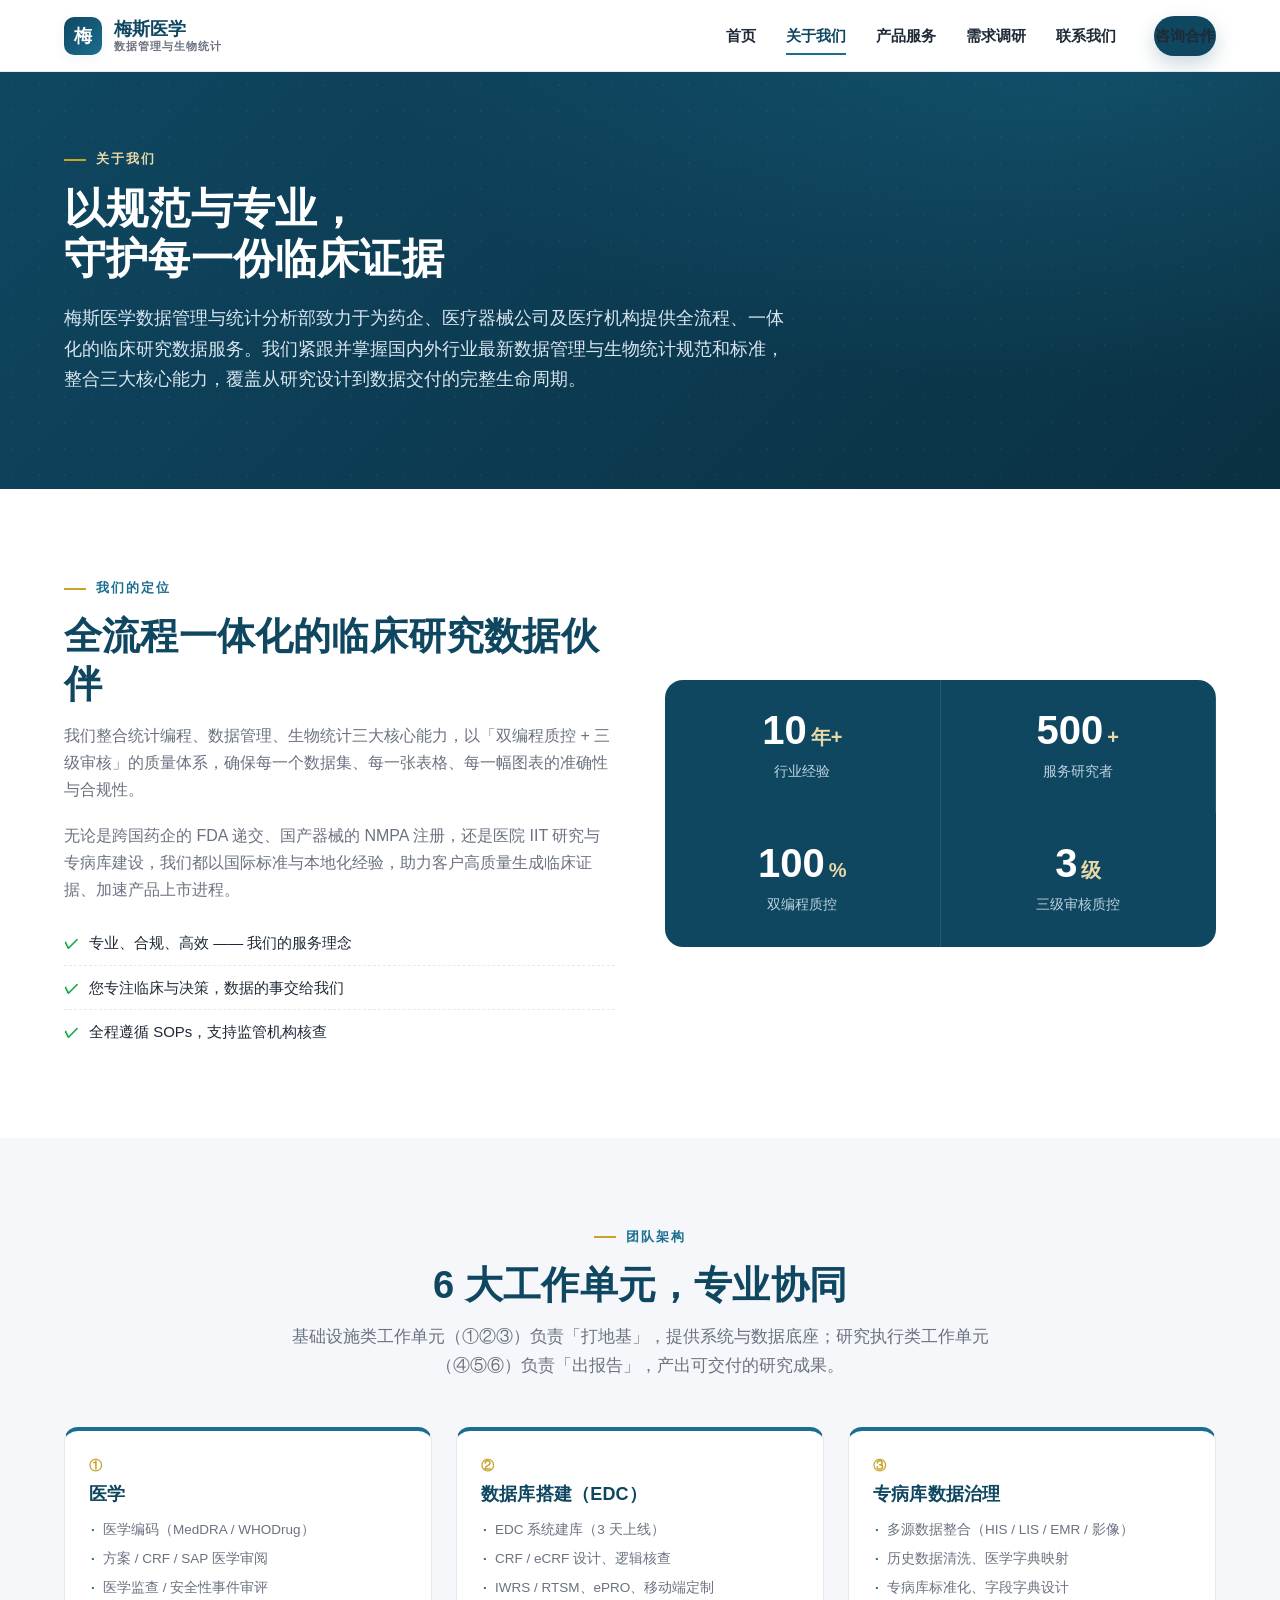
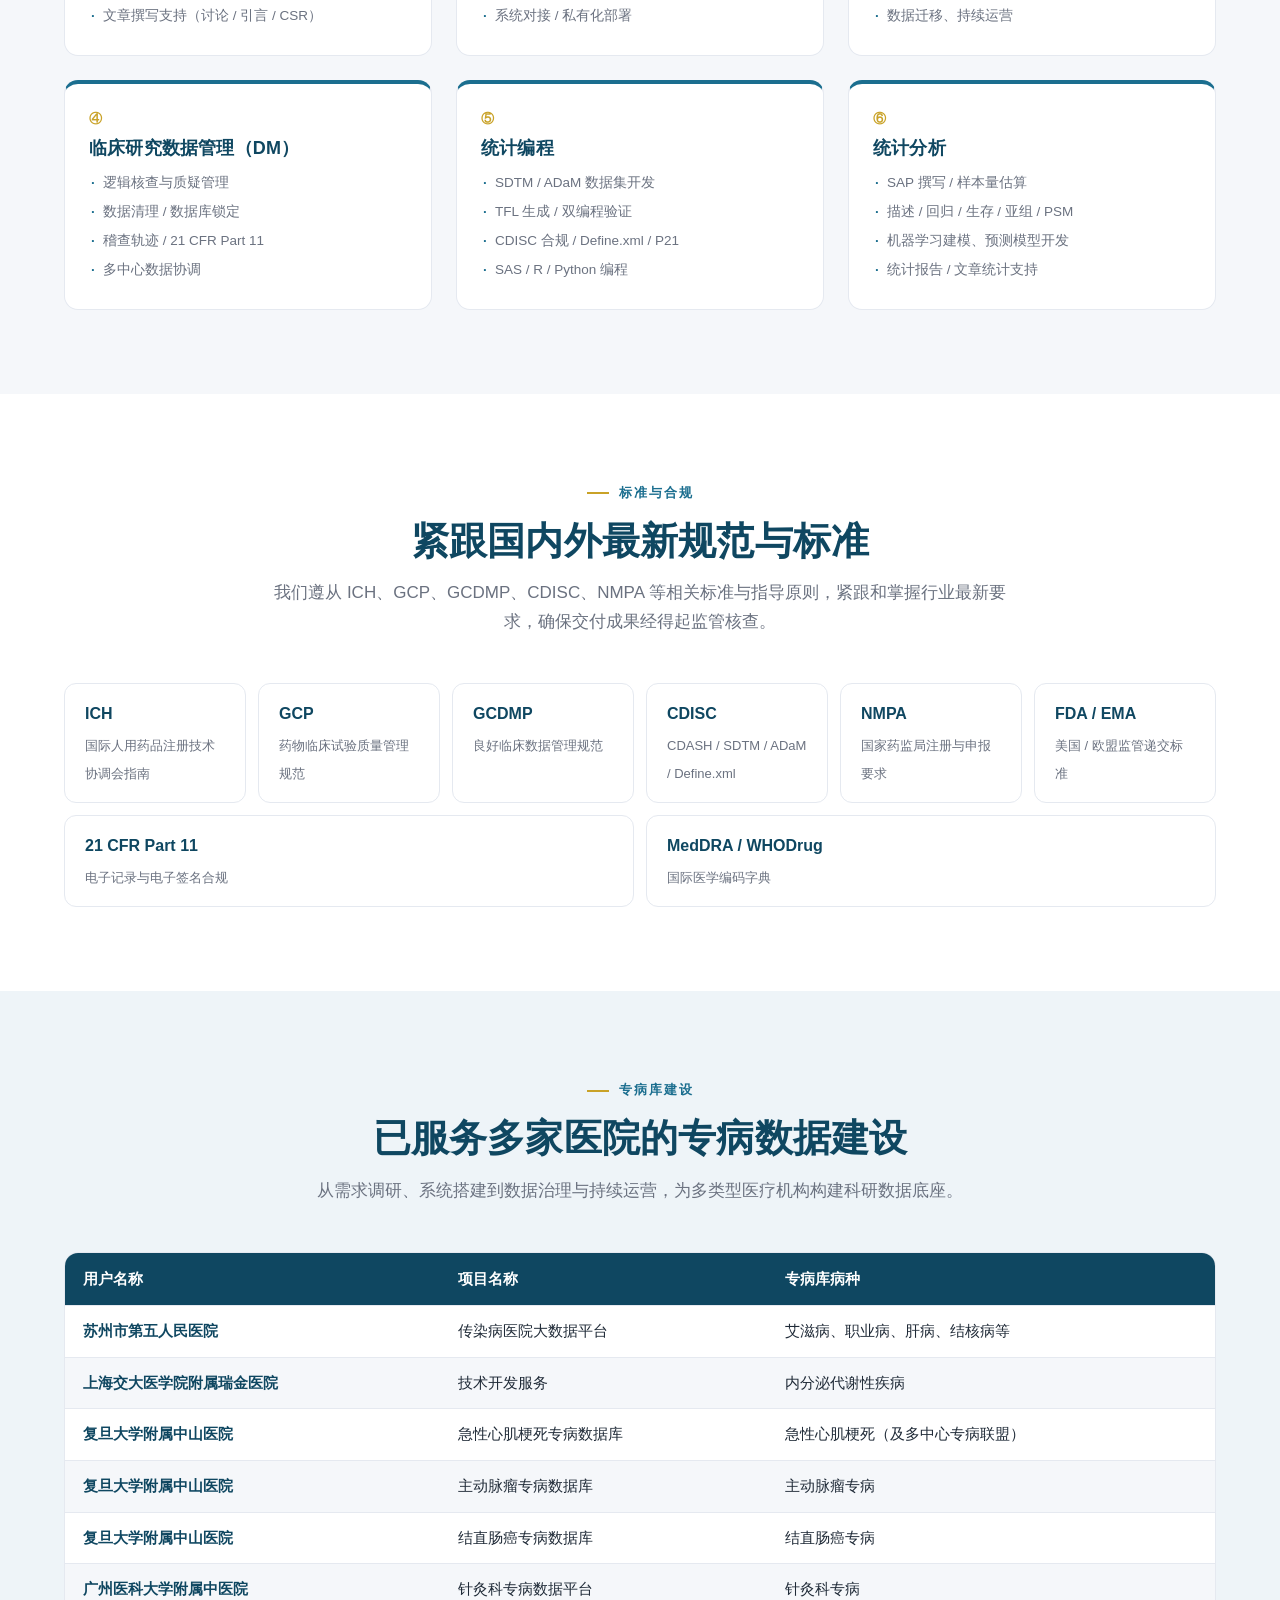
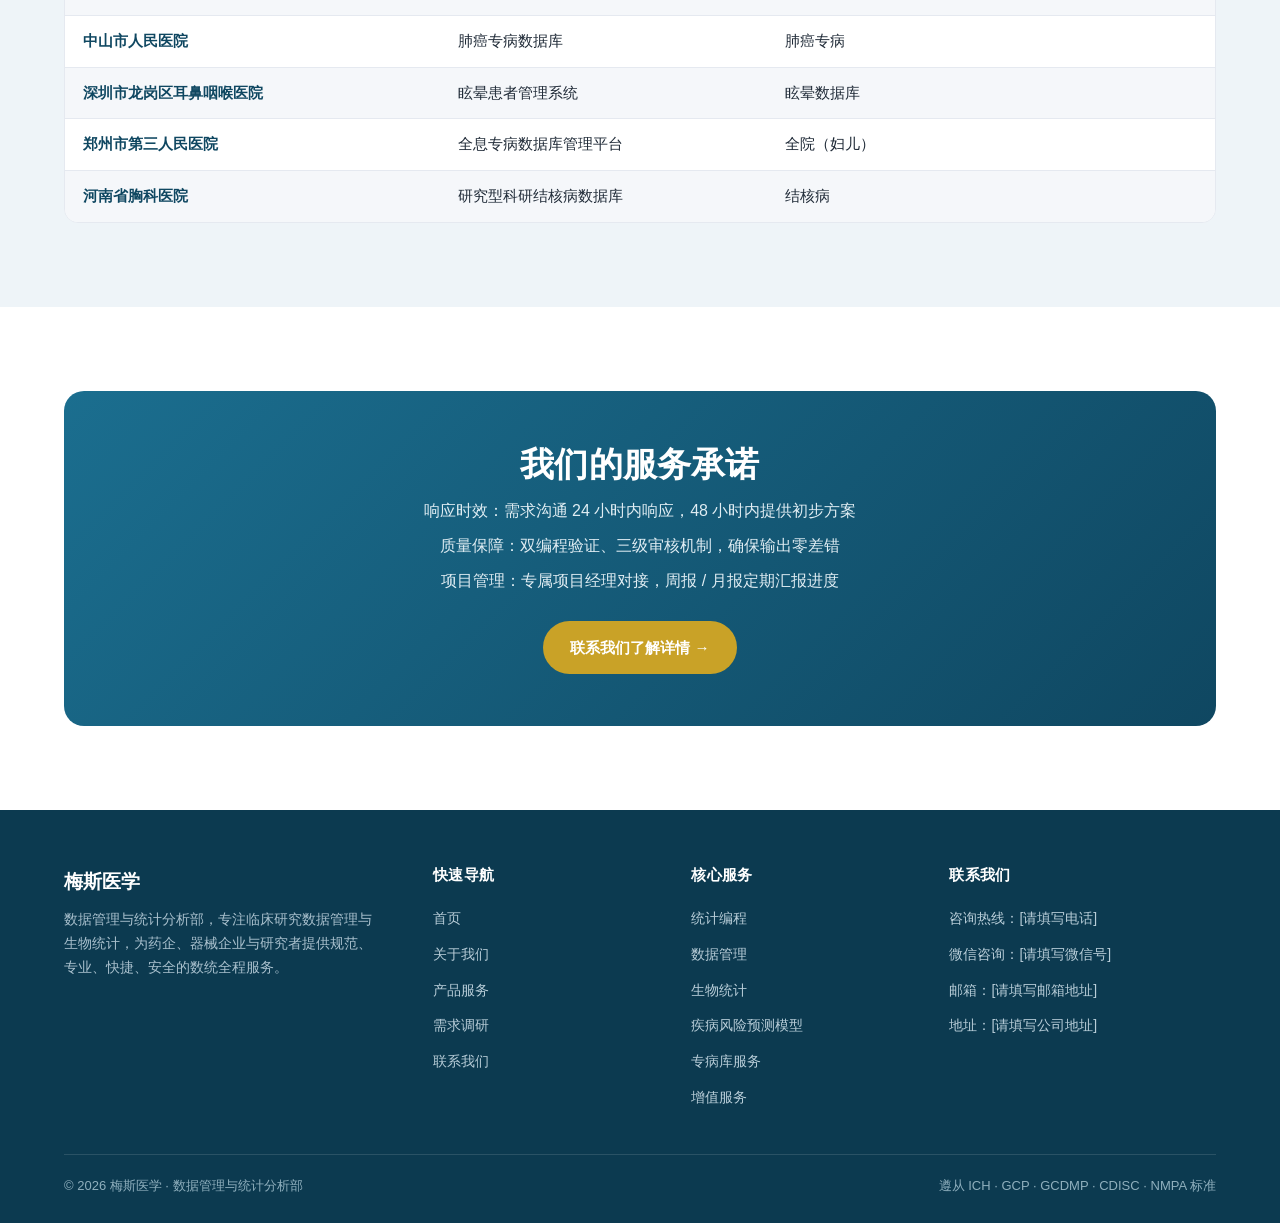
==== about.html @ 93a15609 "baseline: 梅斯医学企业官网（首页/关于我们/产品服务/联系我们/需求调研/专病库服务）" ====
<!DOCTYPE html>
<html lang="zh-CN">
<head>
<meta charset="UTF-8">
<meta name="viewport" content="width=device-width, initial-scale=1.0">
<title>关于我们 | 梅斯医学 · 数据管理与生物统计</title>
<meta name="description" content="梅斯医学数据管理与统计分析部：25 人专业团队，6 大工作单元，严格遵循 ICH、GCP、GCDMP、CDISC、NMPA 等国内外标准，提供全流程临床研究数据服务。">
<link rel="stylesheet" href="assets/css/style.css">
</head>
<body>

<!-- ===== Header ===== -->
<header class="site-header">
  <div class="container nav">
    <a class="brand" href="index.html">
      <span class="mark">梅</span>
      <span class="name">梅斯医学<small>数据管理与生物统计</small></span>
    </a>
    <nav class="nav-links" id="navLinks">
      <a href="index.html">首页</a>
      <a href="about.html" class="active">关于我们</a>
      <a href="services.html">产品服务</a>
      <a href="assessment.html">需求调研</a>
      <a href="contact.html">联系我们</a>
      <a class="btn btn-primary nav-cta" href="contact.html">咨询合作</a>
    </nav>
    <button class="hamburger" id="hamburger" aria-label="菜单"><span></span><span></span><span></span></button>
  </div>
</header>

<!-- ===== 子页 Hero ===== -->
<section class="hero" style="padding:72px 0 64px">
  <div class="container">
    <span class="eyebrow" style="color:var(--gold-soft)">关于我们</span>
    <h1 style="font-size:clamp(28px,3.6vw,42px)">以规范与专业，<br>守护每一份临床证据</h1>
    <p class="lead" style="max-width:720px">梅斯医学数据管理与统计分析部致力于为药企、医疗器械公司及医疗机构提供全流程、一体化的临床研究数据服务。我们紧跟并掌握国内外行业最新数据管理与生物统计规范和标准，整合三大核心能力，覆盖从研究设计到数据交付的完整生命周期。</p>
  </div>
</section>

<!-- ===== 公司介绍 ===== -->
<section>
  <div class="container">
    <div class="grid grid-2" style="align-items:center;gap:50px">
      <div class="reveal">
        <span class="eyebrow">我们的定位</span>
        <h2 class="section-title">全流程一体化的临床研究数据伙伴</h2>
        <p class="muted" style="font-size:16px;margin-bottom:18px">我们整合统计编程、数据管理、生物统计三大核心能力，以「双编程质控 + 三级审核」的质量体系，确保每一个数据集、每一张表格、每一幅图表的准确性与合规性。</p>
        <p class="muted" style="font-size:16px;margin-bottom:18px">无论是跨国药企的 FDA 递交、国产器械的 NMPA 注册，还是医院 IIT 研究与专病库建设，我们都以国际标准与本地化经验，助力客户高质量生成临床证据、加速产品上市进程。</p>
        <ul class="checklist">
          <li><span class="tick">✓</span> 专业、合规、高效 —— 我们的服务理念</li>
          <li><span class="tick">✓</span> 您专注临床与决策，数据的事交给我们</li>
          <li><span class="tick">✓</span> 全程遵循 SOPs，支持监管机构核查</li>
        </ul>
      </div>
      <div class="reveal">
        <div class="stats" style="grid-template-columns:1fr 1fr;background:var(--navy);border-radius:18px;overflow:hidden">
          <div class="stat"><div class="num" data-count="10">0<span class="u">年+</span></div><div class="label">行业经验</div></div>
          <div class="stat"><div class="num" data-count="500">0<span class="u">+</span></div><div class="label">服务研究者</div></div>
          <div class="stat"><div class="num" data-count="100">0<span class="u">%</span></div><div class="label">双编程质控</div></div>
          <div class="stat"><div class="num" data-count="3">0<span class="u">级</span></div><div class="label">三级审核质控</div></div>
        </div>
      </div>
    </div>
  </div>
</section>

<!-- ===== 团队架构 / 工作单元 ===== -->
<section class="section-soft">
  <div class="container">
    <div class="section-head center reveal">
      <span class="eyebrow">团队架构</span>
      <h2 class="section-title">6 大工作单元，专业协同</h2>
      <p class="section-lead">基础设施类工作单元（①②③）负责「打地基」，提供系统与数据底座；研究执行类工作单元（④⑤⑥）负责「出报告」，产出可交付的研究成果。</p>
    </div>
    <div class="grid grid-3">
      <div class="unit-card reveal"><div class="no">①</div><h3>医学</h3>
        <ul><li>医学编码（MedDRA / WHODrug）</li><li>方案 / CRF / SAP 医学审阅</li><li>医学监查 / 安全性事件审评</li><li>文章撰写支持（讨论 / 引言 / CSR）</li></ul></div>
      <div class="unit-card reveal"><div class="no">②</div><h3>数据库搭建（EDC）</h3>
        <ul><li>EDC 系统建库（3 天上线）</li><li>CRF / eCRF 设计、逻辑核查</li><li>IWRS / RTSM、ePRO、移动端定制</li><li>系统对接 / 私有化部署</li></ul></div>
      <div class="unit-card reveal"><div class="no">③</div><h3>专病库数据治理</h3>
        <ul><li>多源数据整合（HIS / LIS / EMR / 影像）</li><li>历史数据清洗、医学字典映射</li><li>专病库标准化、字段字典设计</li><li>数据迁移、持续运营</li></ul></div>
      <div class="unit-card reveal"><div class="no">④</div><h3>临床研究数据管理（DM）</h3>
        <ul><li>逻辑核查与质疑管理</li><li>数据清理 / 数据库锁定</li><li>稽查轨迹 / 21 CFR Part 11</li><li>多中心数据协调</li></ul></div>
      <div class="unit-card reveal"><div class="no">⑤</div><h3>统计编程</h3>
        <ul><li>SDTM / ADaM 数据集开发</li><li>TFL 生成 / 双编程验证</li><li>CDISC 合规 / Define.xml / P21</li><li>SAS / R / Python 编程</li></ul></div>
      <div class="unit-card reveal"><div class="no">⑥</div><h3>统计分析</h3>
        <ul><li>SAP 撰写 / 样本量估算</li><li>描述 / 回归 / 生存 / 亚组 / PSM</li><li>机器学习建模、预测模型开发</li><li>统计报告 / 文章统计支持</li></ul></div>
    </div>
  </div>
</section>

<!-- ===== 标准与合规 ===== -->
<section>
  <div class="container">
    <div class="section-head center reveal">
      <span class="eyebrow">标准与合规</span>
      <h2 class="section-title">紧跟国内外最新规范与标准</h2>
      <p class="section-lead">我们遵从 ICH、GCP、GCDMP、CDISC、NMPA 等相关标准与指导原则，紧跟和掌握行业最新要求，确保交付成果经得起监管核查。</p>
    </div>
    <div class="standard-tags reveal">
      <div class="st"><b>ICH</b><span>国际人用药品注册技术协调会指南</span></div>
      <div class="st"><b>GCP</b><span>药物临床试验质量管理规范</span></div>
      <div class="st"><b>GCDMP</b><span>良好临床数据管理规范</span></div>
      <div class="st"><b>CDISC</b><span>CDASH / SDTM / ADaM / Define.xml</span></div>
      <div class="st"><b>NMPA</b><span>国家药监局注册与申报要求</span></div>
      <div class="st"><b>FDA / EMA</b><span>美国 / 欧盟监管递交标准</span></div>
      <div class="st"><b>21 CFR Part 11</b><span>电子记录与电子签名合规</span></div>
      <div class="st"><b>MedDRA / WHODrug</b><span>国际医学编码字典</span></div>
    </div>
  </div>
</section>

<!-- ===== 专病库建设案例 ===== -->
<section class="section-tint">
  <div class="container">
    <div class="section-head center reveal">
      <span class="eyebrow">专病库建设</span>
      <h2 class="section-title">已服务多家医院的专病数据建设</h2>
      <p class="section-lead">从需求调研、系统搭建到数据治理与持续运营，为多类型医疗机构构建科研数据底座。</p>
    </div>
    <div class="table-wrap reveal">
      <table class="case-tbl">
        <thead><tr><th>用户名称</th><th>项目名称</th><th>专病库病种</th></tr></thead>
        <tbody>
          <tr><td>苏州市第五人民医院</td><td>传染病医院大数据平台</td><td>艾滋病、职业病、肝病、结核病等</td></tr>
          <tr><td>上海交大医学院附属瑞金医院</td><td>技术开发服务</td><td>内分泌代谢性疾病</td></tr>
          <tr><td>复旦大学附属中山医院</td><td>急性心肌梗死专病数据库</td><td>急性心肌梗死（及多中心专病联盟）</td></tr>
          <tr><td>复旦大学附属中山医院</td><td>主动脉瘤专病数据库</td><td>主动脉瘤专病</td></tr>
          <tr><td>复旦大学附属中山医院</td><td>结直肠癌专病数据库</td><td>结直肠癌专病</td></tr>
          <tr><td>广州医科大学附属中医院</td><td>针灸科专病数据平台</td><td>针灸科专病</td></tr>
          <tr><td>中山市人民医院</td><td>肺癌专病数据库</td><td>肺癌专病</td></tr>
          <tr><td>深圳市龙岗区耳鼻咽喉医院</td><td>眩晕患者管理系统</td><td>眩晕数据库</td></tr>
          <tr><td>郑州市第三人民医院</td><td>全息专病数据库管理平台</td><td>全院（妇儿）</td></tr>
          <tr><td>河南省胸科医院</td><td>研究型科研结核病数据库</td><td>结核病</td></tr>
        </tbody>
      </table>
    </div>
  </div>
</section>

<!-- ===== 服务承诺 ===== -->
<section>
  <div class="container">
    <div class="cta-band reveal">
      <h2>我们的服务承诺</h2>
      <p style="margin-bottom:8px">响应时效：需求沟通 24 小时内响应，48 小时内提供初步方案</p>
      <p style="margin-bottom:8px">质量保障：双编程验证、三级审核机制，确保输出零差错</p>
      <p style="margin-bottom:26px">项目管理：专属项目经理对接，周报 / 月报定期汇报进度</p>
      <a class="btn btn-gold" href="contact.html">联系我们了解详情 →</a>
    </div>
  </div>
</section>

<!-- ===== Footer ===== -->
<footer class="site-footer">
  <div class="container">
    <div class="footer-grid">
      <div class="footer-brand">
        <div class="name">梅斯医学</div>
        <p>数据管理与统计分析部，专注临床研究数据管理与生物统计，为药企、器械企业与研究者提供规范、专业、快捷、安全的数统全程服务。</p>
      </div>
      <div class="footer-links">
        <h4>快速导航</h4>
        <a href="index.html">首页</a>
        <a href="about.html">关于我们</a>
        <a href="services.html">产品服务</a>
        <a href="assessment.html">需求调研</a>
        <a href="contact.html">联系我们</a>
      </div>
      <div class="footer-links">
        <h4>核心服务</h4>
        <a href="services.html#programming">统计编程</a>
        <a href="services.html#dm">数据管理</a>
        <a href="services.html#biostat">生物统计</a>
        <a href="services.html#predict">疾病风险预测模型</a>
        <a href="services.html#specialty">专病库服务</a>
        <a href="services.html#value">增值服务</a>
      </div>
      <div>
        <h4>联系我们</h4>
        <ul class="footer-contact">
          <li>咨询热线：[请填写电话]</li>
          <li>微信咨询：[请填写微信号]</li>
          <li>邮箱：[请填写邮箱地址]</li>
          <li>地址：[请填写公司地址]</li>
        </ul>
      </div>
    </div>
    <div class="footer-bottom">
      <span>© 2026 梅斯医学 · 数据管理与统计分析部</span>
      <span>遵从 ICH · GCP · GCDMP · CDISC · NMPA 标准</span>
    </div>
  </div>
</footer>

<script src="assets/js/main.js"></script>
</body>
</html>
---- assets/css/style.css ----
/* =========================================================
   梅斯医学 · 数据管理与生物统计 官网
   设计系统 / 共享样式  ·  简约大气
   品牌色：梅斯蓝 #0F4761  #1B6E8F  + 金 #C9A227
   ========================================================= */

:root {
  --navy:        #0F4761;   /* 品牌主色 */
  --navy-700:    #0c3a50;
  --teal:        #1B6E8F;   /* 品牌辅助 */
  --teal-600:    #2a86a8;
  --gold:        #C9A227;   /* 点缀金 */
  --gold-soft:   #E7D9A8;
  --ink:         #1F2A37;   /* 正文 */
  --muted:       #6B7280;   /* 次要文字 */
  --line:        #E5E9F0;   /* 描边 */
  --bg:          #FFFFFF;
  --bg-soft:     #F5F7FA;   /* 浅灰底 */
  --bg-tint:     #EEF4F8;   /* 蓝调浅底 */
  --ok:          #16A34A;
  --radius:      14px;
  --radius-sm:   10px;
  --shadow:      0 10px 30px rgba(15,71,97,.08);
  --shadow-sm:   0 4px 14px rgba(15,71,97,.06);
  --maxw:        1200px;
  --header-h:    72px;
  --font: "PingFang SC","Microsoft YaHei","Hiragino Sans GB","Helvetica Neue",Arial,"Noto Sans SC",sans-serif;
}

* { box-sizing: border-box; margin: 0; padding: 0; }

html { scroll-behavior: smooth; scroll-padding-top: var(--header-h); }

body {
  font-family: var(--font);
  color: var(--ink);
  background: var(--bg);
  line-height: 1.7;
  -webkit-font-smoothing: antialiased;
  text-rendering: optimizeLegibility;
}

a { color: inherit; text-decoration: none; }
img { max-width: 100%; display: block; }
ul { list-style: none; }

.container { width: 100%; max-width: var(--maxw); margin: 0 auto; padding: 0 24px; }
.container-wide { max-width: 1320px; }

/* ---------- 文本与排版 ---------- */
h1,h2,h3,h4 { color: var(--navy); font-weight: 700; line-height: 1.25; letter-spacing: .2px; }
.eyebrow {
  display: inline-block; font-size: 13px; font-weight: 700; letter-spacing: 2px;
  color: var(--teal); text-transform: uppercase; margin-bottom: 14px;
}
.eyebrow::before { content: ""; display: inline-block; width: 22px; height: 2px; background: var(--gold); margin-right: 10px; vertical-align: middle; }
.muted { color: var(--muted); }
.section-title { font-size: clamp(26px, 3.4vw, 38px); margin-bottom: 14px; }
.section-lead { font-size: 17px; color: var(--muted); max-width: 760px; }
.center { text-align: center; }
.center .section-lead { margin-left: auto; margin-right: auto; }

/* ---------- 按钮 ---------- */
.btn {
  display: inline-flex; align-items: center; gap: 8px;
  padding: 13px 26px; border-radius: 999px; font-size: 15px; font-weight: 600;
  cursor: pointer; border: 1.5px solid transparent; transition: all .22s ease; white-space: nowrap;
}
.btn-primary { background: var(--navy); color: #fff; box-shadow: 0 8px 20px rgba(15,71,97,.22); }
.btn-primary:hover { background: var(--navy-700); transform: translateY(-2px); box-shadow: 0 12px 26px rgba(15,71,97,.28); }
.btn-outline { border-color: rgba(255,255,255,.55); color: #fff; }
.btn-outline:hover { background: rgba(255,255,255,.12); border-color: #fff; }
.btn-ghost { border-color: var(--line); color: var(--navy); background: #fff; }
.btn-ghost:hover { border-color: var(--teal); color: var(--teal); }
.btn-gold { background: var(--gold); color: #fff; }
.btn-gold:hover { background: #b8921f; transform: translateY(-2px); }

/* ---------- Header / Nav ---------- */
.site-header {
  position: sticky; top: 0; z-index: 100; height: var(--header-h);
  background: rgba(255,255,255,.86); backdrop-filter: saturate(180%) blur(14px);
  border-bottom: 1px solid var(--line);
}
.nav { display: flex; align-items: center; justify-content: space-between; height: var(--header-h); }
.brand { display: flex; align-items: center; gap: 12px; font-weight: 800; }
.brand .mark {
  width: 38px; height: 38px; border-radius: 10px; background: linear-gradient(135deg, var(--navy), var(--teal));
  display: grid; place-items: center; color: #fff; font-size: 18px; font-weight: 800; box-shadow: var(--shadow-sm);
}
.brand .name { font-size: 18px; color: var(--navy); line-height: 1.1; }
.brand .name small { display: block; font-size: 11px; color: var(--muted); font-weight: 600; letter-spacing: 1px; }

.nav-links { display: flex; align-items: center; gap: 30px; }
.nav-links a { font-size: 15px; font-weight: 600; color: var(--ink); position: relative; padding: 6px 0; }
.nav-links a::after { content: ""; position: absolute; left: 0; bottom: 0; height: 2px; width: 0; background: var(--teal); transition: width .25s ease; }
.nav-links a:hover::after, .nav-links a.active::after { width: 100%; }
.nav-links a.active { color: var(--navy); }
.nav-cta { margin-left: 8px; }

.hamburger { display: none; flex-direction: column; gap: 5px; background: none; border: 0; cursor: pointer; padding: 8px; }
.hamburger span { width: 24px; height: 2px; background: var(--navy); border-radius: 2px; transition: .3s; }
.hamburger.open span:nth-child(1){ transform: translateY(7px) rotate(45deg); }
.hamburger.open span:nth-child(2){ opacity: 0; }
.hamburger.open span:nth-child(3){ transform: translateY(-7px) rotate(-45deg); }

/* ---------- 通用 Section ---------- */
section { padding: 84px 0; }
.section-soft { background: var(--bg-soft); }
.section-tint { background: var(--bg-tint); }
.section-head { margin-bottom: 46px; }

/* ---------- Hero ---------- */
.hero {
  position: relative; overflow: hidden;
  background:
    radial-gradient(1200px 600px at 85% -10%, rgba(27,110,143,.45), transparent 60%),
    linear-gradient(135deg, var(--navy) 0%, var(--navy-700) 55%, #0a3142 100%);
  color: #fff; padding: 104px 0 96px;
}
.hero::after {
  content: ""; position: absolute; inset: 0;
  background-image: radial-gradient(rgba(255,255,255,.07) 1px, transparent 1px);
  background-size: 26px 26px; opacity: .5; pointer-events: none;
}
.hero .container { position: relative; z-index: 2; }
.hero-grid { display: grid; grid-template-columns: 1.15fr .85fr; gap: 50px; align-items: center; }
.hero h1 { color: #fff; font-size: clamp(30px, 4.4vw, 50px); line-height: 1.18; margin-bottom: 20px; }
.hero h1 .hl { color: var(--gold-soft); }
.hero p.lead { font-size: 18px; color: #d7e6ef; max-width: 620px; margin-bottom: 30px; }
.hero .standards { display: flex; flex-wrap: wrap; gap: 10px; margin-bottom: 34px; }
.hero .standards span {
  font-size: 13px; font-weight: 600; padding: 6px 14px; border-radius: 999px;
  background: rgba(255,255,255,.10); border: 1px solid rgba(255,255,255,.18); color: #eaf3f8;
}
.hero-actions { display: flex; gap: 14px; flex-wrap: wrap; }

.hero-card {
  background: rgba(255,255,255,.07); border: 1px solid rgba(255,255,255,.16);
  border-radius: 18px; padding: 30px; backdrop-filter: blur(6px);
}
.hero-card h3 { color: #fff; font-size: 18px; margin-bottom: 18px; }
.hero-card ul li { font-size: 14.5px; color: #dceaf1; padding: 9px 0 9px 26px; position: relative; border-top: 1px solid rgba(255,255,255,.08); }
.hero-card ul li:first-child { border-top: 0; }
.hero-card ul li::before { content: "✓"; position: absolute; left: 0; top: 9px; color: var(--gold-soft); font-weight: 800; }

/* Hero 数据条 */
.stats-band { background: var(--navy-700); border-top: 1px solid rgba(255,255,255,.08); }
.stats { display: grid; grid-template-columns: repeat(4,1fr); }
.stat { padding: 30px 24px; text-align: center; border-right: 1px solid rgba(255,255,255,.10); }
.stat:last-child { border-right: 0; }
.stat .num { font-size: 40px; font-weight: 800; color: #fff; line-height: 1; }
.stat .num .u { font-size: 20px; color: var(--gold-soft); margin-left: 4px; }
.stat .label { font-size: 14px; color: #bcd2dd; margin-top: 10px; }

/* ---------- 卡片网格 ---------- */
.grid { display: grid; gap: 24px; }
.grid-3 { grid-template-columns: repeat(3, 1fr); }
.grid-2 { grid-template-columns: repeat(2, 1fr); }
.grid-4 { grid-template-columns: repeat(4, 1fr); }

.card {
  background: #fff; border: 1px solid var(--line); border-radius: var(--radius);
  padding: 30px; transition: transform .25s ease, box-shadow .25s ease, border-color .25s ease;
}
.card:hover { transform: translateY(-5px); box-shadow: var(--shadow); border-color: transparent; }

.svc-card .ic {
  width: 52px; height: 52px; border-radius: 13px; display: grid; place-items: center;
  background: var(--bg-tint); color: var(--teal); font-size: 24px; margin-bottom: 18px;
}
.svc-card h3 { font-size: 20px; margin-bottom: 10px; }
.svc-card p { color: var(--muted); font-size: 15px; }
.svc-card .more { display: inline-block; margin-top: 16px; color: var(--teal); font-weight: 700; font-size: 14px; }
.svc-card .more:hover { color: var(--navy); }

/* 优势 */
.adv { text-align: left; }
.adv .ic { background: linear-gradient(135deg, var(--navy), var(--teal)); color: #fff; }
.adv h3 { font-size: 18px; margin: 0 0 8px; }
.adv p { font-size: 14.5px; }

/* 客户群 */
.client-card { border-radius: var(--radius); padding: 26px; background: #fff; border: 1px solid var(--line); }
.client-card .tag { display: inline-block; font-size: 12px; font-weight: 700; color: var(--gold); letter-spacing: 1px; margin-bottom: 8px; }
.client-card h3 { font-size: 19px; margin-bottom: 10px; }
.client-card ul li { font-size: 14px; color: var(--muted); padding: 4px 0 4px 18px; position: relative; }
.client-card ul li::before { content: ""; position: absolute; left: 0; top: 12px; width: 6px; height: 6px; border-radius: 50%; background: var(--teal); }

/* ---------- 服务流程 时间轴 ---------- */
.process { position: relative; }
.process-step { display: flex; gap: 22px; padding: 18px 0; position: relative; }
.process-step .dot {
  flex: 0 0 44px; width: 44px; height: 44px; border-radius: 50%; background: var(--navy); color: #fff;
  display: grid; place-items: center; font-weight: 800; z-index: 2; box-shadow: 0 0 0 6px var(--bg-soft);
}
.section-soft .process-step .dot { box-shadow: 0 0 0 6px var(--bg-soft); }
.process-step:not(:last-child)::before {
  content: ""; position: absolute; left: 21px; top: 50px; bottom: -18px; width: 2px; background: var(--line);
}
.process-step .body h4 { font-size: 17px; margin-bottom: 4px; }
.process-step .body p { color: var(--muted); font-size: 14.5px; }

/* ---------- 表格 ---------- */
.table-wrap { overflow-x: auto; border: 1px solid var(--line); border-radius: var(--radius); background: #fff; }
table { width: 100%; border-collapse: collapse; font-size: 14.5px; min-width: 560px; }
thead th { background: var(--navy); color: #fff; text-align: left; padding: 14px 18px; font-weight: 600; }
tbody td { padding: 13px 18px; border-top: 1px solid var(--line); color: var(--ink); vertical-align: top; }
tbody tr:nth-child(even) { background: var(--bg-soft); }
td b, th b { color: var(--navy); }

/* ---------- CTA Band ---------- */
.cta-band {
  background: linear-gradient(135deg, var(--teal), var(--navy));
  border-radius: 20px; padding: 52px 48px; color: #fff; text-align: center;
  position: relative; overflow: hidden;
}
.cta-band h2 { color: #fff; font-size: clamp(24px,3vw,34px); margin-bottom: 12px; }
.cta-band p { color: #e0edf3; margin-bottom: 26px; font-size: 16px; }
.cta-band .btn-outline { border-color: rgba(255,255,255,.6); }

/* ---------- 关于我们：团队架构 ---------- */
.unit-card { background: #fff; border: 1px solid var(--line); border-radius: var(--radius); padding: 24px; border-top: 4px solid var(--teal); }
.unit-card .no { font-size: 13px; font-weight: 800; color: var(--gold); letter-spacing: 1px; }
.unit-card h3 { font-size: 18px; margin: 6px 0 10px; }
.unit-card ul li { font-size: 13.5px; color: var(--muted); padding: 3px 0; position: relative; padding-left: 14px; }
.unit-card ul li::before { content: "·"; position: absolute; left: 2px; color: var(--teal); font-weight: 800; }

/* 标准合规 */
.standard-tags { display: flex; flex-wrap: wrap; gap: 12px; }
.standard-tags .st {
  background: #fff; border: 1px solid var(--line); border-radius: 12px; padding: 16px 20px; min-width: 150px;
  flex: 1 1 160px; transition: .2s;
}
.standard-tags .st:hover { border-color: var(--teal); box-shadow: var(--shadow-sm); }
.standard-tags .st b { display: block; color: var(--navy); font-size: 16px; margin-bottom: 4px; }
.standard-tags .st span { font-size: 13px; color: var(--muted); }

/* 专病库案例 */
.case-tbl td:first-child { font-weight: 700; color: var(--navy); white-space: nowrap; }

/* ---------- 服务页面：区块 ---------- */
.svc-block { display: grid; grid-template-columns: 1fr 1.25fr; gap: 40px; align-items: start; padding: 44px 0; border-bottom: 1px solid var(--line); }
.svc-block:last-child { border-bottom: 0; }
.svc-block .side { position: sticky; top: calc(var(--header-h) + 20px); }
.svc-block .side .ic { width: 60px; height: 60px; border-radius: 16px; background: linear-gradient(135deg,var(--navy),var(--teal)); color:#fff; display:grid; place-items:center; font-size:28px; margin-bottom:18px; }
.svc-block .side h2 { font-size: 26px; }
.svc-block .side p { color: var(--muted); margin: 12px 0 18px; }
.svc-block .side .pill { display:inline-block; font-size:12px; font-weight:700; color:var(--teal); background:var(--bg-tint); border-radius:999px; padding:5px 12px; }
.checklist li { display: flex; gap: 10px; padding: 9px 0; border-bottom: 1px dashed var(--line); font-size: 15px; }
.checklist li:last-child { border-bottom: 0; }
.checklist li .tick { color: var(--ok); font-weight: 800; flex: 0 0 auto; }
.subhead { font-size: 15px; font-weight: 800; color: var(--navy); margin: 18px 0 6px; letter-spacing: .5px; }

/* 模块化服务清单 */
.mod-grid { display:grid; grid-template-columns: repeat(5,1fr); gap:16px; }
.mod { background:#fff; border:1px solid var(--line); border-radius:12px; padding:20px; }
.mod h4 { font-size:15px; margin-bottom:6px; }
.mod .base { font-size:12px; font-weight:700; color:var(--gold); }
.mod .plus { font-size:12px; color:var(--teal); font-weight:700; margin-top:8px; }

/* ---------- 联系我们 ---------- */
.contact-grid { display: grid; grid-template-columns: 1fr 1.1fr; gap: 40px; }
.info-card { background: var(--navy); color: #fff; border-radius: var(--radius); padding: 38px; }
.info-card h3 { color: #fff; font-size: 22px; margin-bottom: 20px; }
.info-row { display: flex; gap: 14px; padding: 14px 0; border-top: 1px solid rgba(255,255,255,.12); }
.info-row:first-of-type { border-top: 0; }
.info-row .ic { flex: 0 0 40px; width: 40px; height: 40px; border-radius: 10px; background: rgba(255,255,255,.12); display: grid; place-items: center; font-size: 18px; }
.info-row .k { font-size: 13px; color: #aec7d4; }
.info-row .v { font-size: 16px; font-weight: 600; }
.info-row .note { font-size: 12px; color: #9fb8c4; }

.form-card { background: #fff; border: 1px solid var(--line); border-radius: var(--radius); padding: 34px; box-shadow: var(--shadow-sm); }
.field { margin-bottom: 18px; }
.field label { display: block; font-size: 14px; font-weight: 600; color: var(--ink); margin-bottom: 7px; }
.field label .req { color: #d9534f; }
.field input, .field select, .field textarea {
  width: 100%; padding: 12px 14px; border: 1.5px solid var(--line); border-radius: 10px; font-size: 15px;
  font-family: inherit; color: var(--ink); background: #fff; transition: border-color .2s, box-shadow .2s;
}
.field input:focus, .field select:focus, .field textarea:focus { outline: none; border-color: var(--teal); box-shadow: 0 0 0 3px rgba(27,110,143,.12); }
.field textarea { resize: vertical; min-height: 110px; }
.field-row { display: grid; grid-template-columns: 1fr 1fr; gap: 16px; }
.form-note { font-size: 12.5px; color: var(--muted); margin-top: 6px; }
.form-success { display: none; background: #ecfdf3; border: 1px solid #abefc6; color: #067647; border-radius: 10px; padding: 14px 16px; font-size: 14.5px; margin-bottom: 18px; }
.form-success.show { display: block; }

/* FAQ */
.faq-item { border: 1px solid var(--line); border-radius: 12px; margin-bottom: 12px; overflow: hidden; background:#fff; }
.faq-q { width: 100%; text-align: left; background: none; border: 0; padding: 18px 22px; font-size: 16px; font-weight: 600; color: var(--navy); cursor: pointer; display: flex; justify-content: space-between; align-items: center; gap: 12px; font-family: inherit; }
.faq-q .pm { font-size: 22px; color: var(--teal); transition: transform .25s; }
.faq-item.open .faq-q .pm { transform: rotate(45deg); }
.faq-a { max-height: 0; overflow: hidden; transition: max-height .3s ease; }
.faq-a p { padding: 0 22px 18px; color: var(--muted); font-size: 14.5px; }

/* ---------- Footer ---------- */
.site-footer { background: var(--navy-700); color: #cbd9e2; padding: 56px 0 26px; }
.footer-grid { display: grid; grid-template-columns: 1.5fr 1fr 1fr 1.2fr; gap: 36px; }
.footer-grid h4 { color: #fff; font-size: 15px; margin-bottom: 16px; }
.footer-brand .name { color: #fff; font-size: 19px; font-weight: 800; margin-bottom: 10px; }
.footer-brand p { font-size: 14px; color: #a9c0cd; max-width: 320px; }
.footer-links a { display: block; font-size: 14px; color: #b8cdd8; padding: 6px 0; transition: color .2s; }
.footer-links a:hover { color: #fff; }
.footer-contact li { font-size: 14px; color: #b8cdd8; padding: 6px 0; }
.footer-bottom { border-top: 1px solid rgba(255,255,255,.12); margin-top: 38px; padding-top: 20px; display: flex; justify-content: space-between; flex-wrap: wrap; gap: 10px; font-size: 13px; color: #8fafbd; }

/* ---------- 滚动揭示动画 ---------- */
.reveal { opacity: 0; transform: translateY(26px); transition: opacity .7s ease, transform .7s ease; }
.reveal.in { opacity: 1; transform: none; }
@media (prefers-reduced-motion: reduce) { .reveal { opacity:1; transform:none; } }

/* ---------- 需求调研 / 评估表 ---------- */
.asm-intro { background: var(--bg-tint); border: 1px solid #d8e6ef; border-radius: var(--radius); padding: 22px 28px; margin-bottom: 28px; }
.asm-intro h3 { font-size: 16px; color: var(--navy); margin-bottom: 10px; }
.asm-intro p { font-size: 14px; color: var(--muted); margin-top: 6px; line-height: 1.65; }
.asm-sec { background: #fff; border: 1px solid var(--line); border-radius: var(--radius); padding: 24px 30px; margin-bottom: 22px; }
.asm-sec h3 { font-size: 19px; display: flex; align-items: center; gap: 10px; margin-bottom: 16px; }
.asm-sec h3 .idx { flex: 0 0 28px; width: 28px; height: 28px; border-radius: 8px; background: var(--navy); color: #fff; display: grid; place-items: center; font-size: 14px; }
.q { padding: 14px 0; border-top: 1px dashed var(--line); }
.q:first-of-type { border-top: 0; }
.q > .qlabel { font-size: 15px; font-weight: 600; color: var(--ink); margin-bottom: 10px; }
.q > .qlabel .qn { color: var(--teal); font-weight: 800; margin-right: 8px; }
.q .hint { font-size: 12.5px; color: var(--muted); margin: 6px 0 0; }
.opts { display: flex; flex-wrap: wrap; gap: 9px 18px; }
.opts label { display: inline-flex; align-items: center; gap: 7px; font-size: 14px; color: var(--ink); cursor: pointer; }
.opts.cols2 { display: grid; grid-template-columns: 1fr 1fr; gap: 8px 18px; }
.opts input[type=checkbox], .opts input[type=radio] { width: 16px; height: 16px; accent-color: var(--teal); }
.inline-row { display: flex; flex-wrap: wrap; gap: 14px 22px; align-items: center; }
.inline-row .field { margin-bottom: 0; flex: 1 1 160px; }
.mini { font-size: 13px; color: var(--muted); }
.asm-actions { display: flex; gap: 14px; flex-wrap: wrap; align-items: center; margin-top: 8px; }

/* ---------- 响应式 ---------- */
@media (max-width: 980px) {
  .hero-grid { grid-template-columns: 1fr; }
  .grid-3, .grid-4 { grid-template-columns: repeat(2,1fr); }
  .grid-2 { grid-template-columns: 1fr; }
  .svc-block { grid-template-columns: 1fr; }
  .svc-block .side { position: static; }
  .contact-grid { grid-template-columns: 1fr; }
  .mod-grid { grid-template-columns: repeat(2,1fr); }
  .footer-grid { grid-template-columns: 1fr 1fr; }
}
@media (max-width: 720px) {
  section { padding: 60px 0; }
  .nav-links {
    position: fixed; top: var(--header-h); left: 0; right: 0; background: #fff; flex-direction: column;
    align-items: stretch; gap: 0; padding: 10px 24px 24px; box-shadow: var(--shadow);
    transform: translateY(-120%); transition: transform .3s ease; border-bottom: 1px solid var(--line);
  }
  .nav-links.open { transform: none; }
  .nav-links a { padding: 14px 0; border-bottom: 1px solid var(--line); }
  .nav-cta { margin: 14px 0 0; }
  .nav-cta .btn { display: block; text-align: center; }
  .hamburger { display: flex; }
  .stats { grid-template-columns: repeat(2,1fr); }
  .stat:nth-child(2) { border-right: 0; }
  .stat:nth-child(1), .stat:nth-child(2) { border-bottom: 1px solid rgba(255,255,255,.10); }
  .grid-3, .grid-4 { grid-template-columns: 1fr; }
  .mod-grid { grid-template-columns: 1fr; }
  .footer-grid { grid-template-columns: 1fr; }
  .field-row { grid-template-columns: 1fr; }
  .cta-band { padding: 38px 24px; }
}
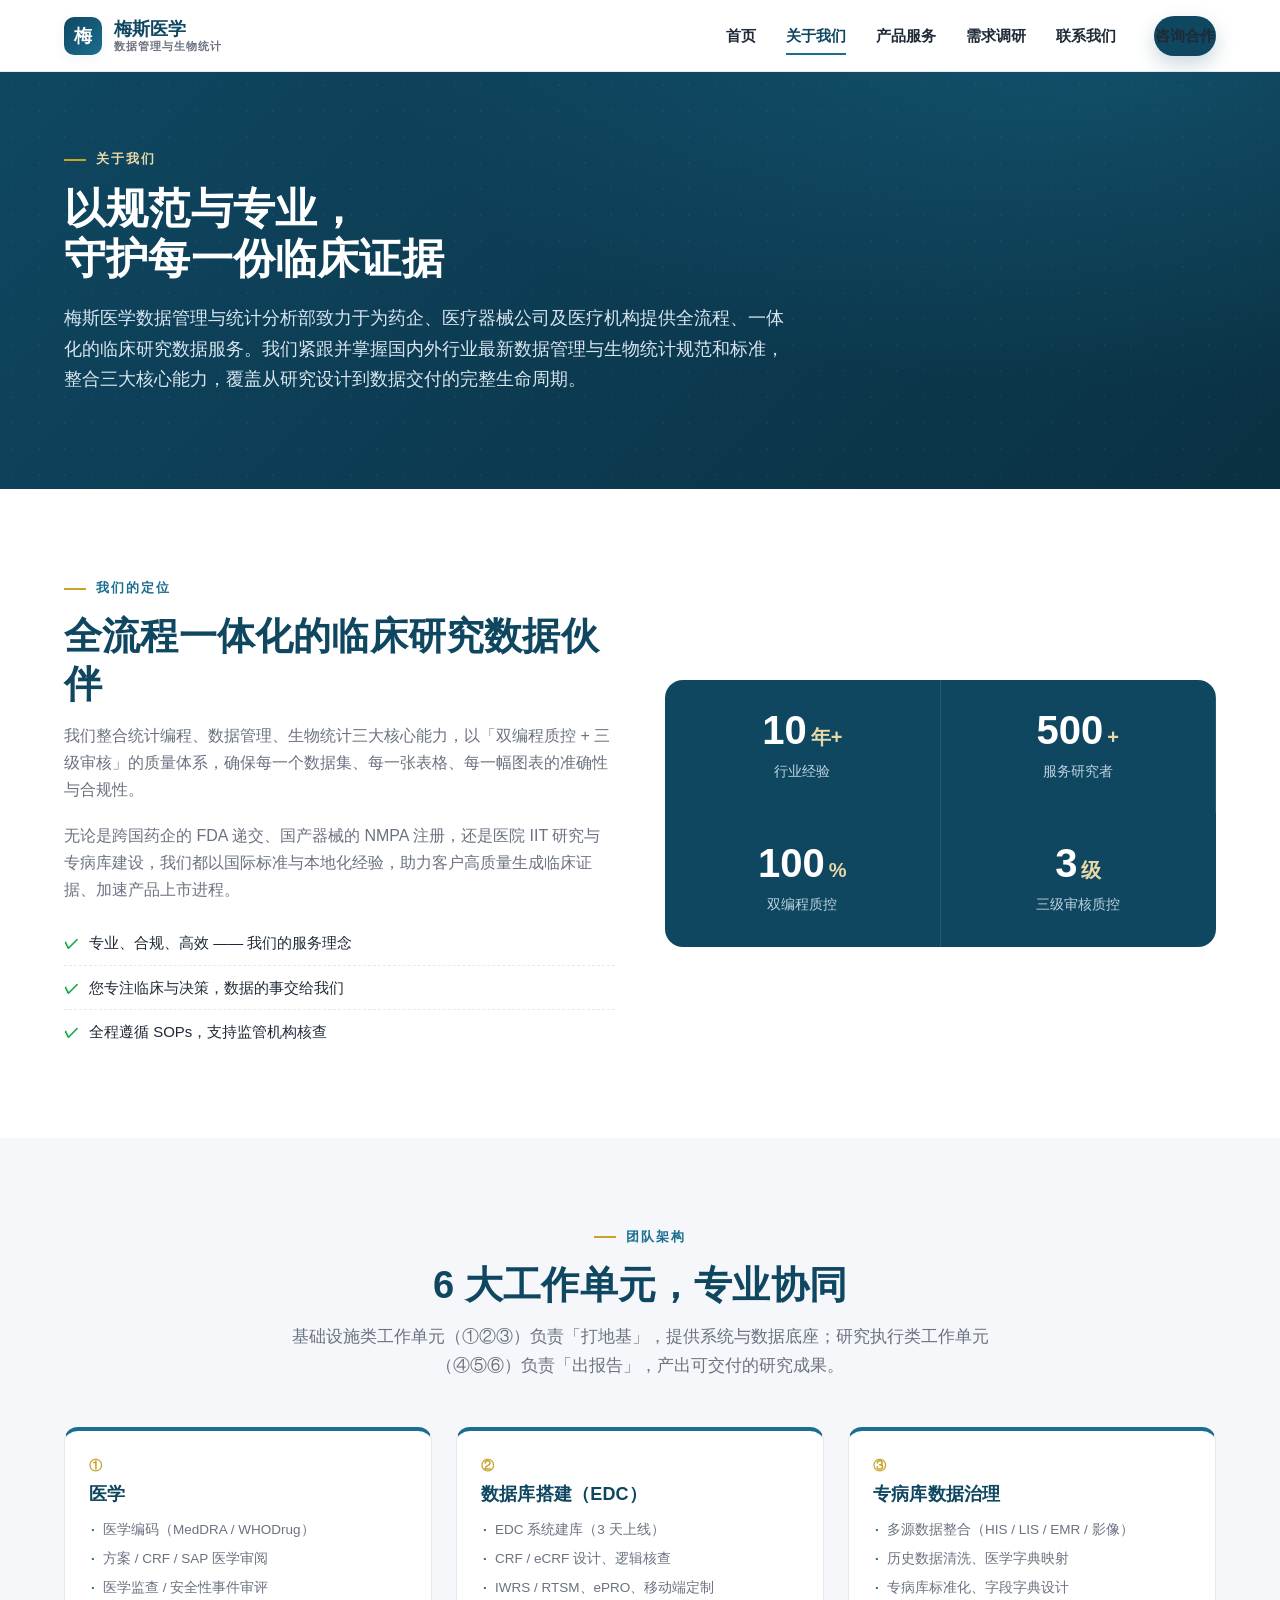
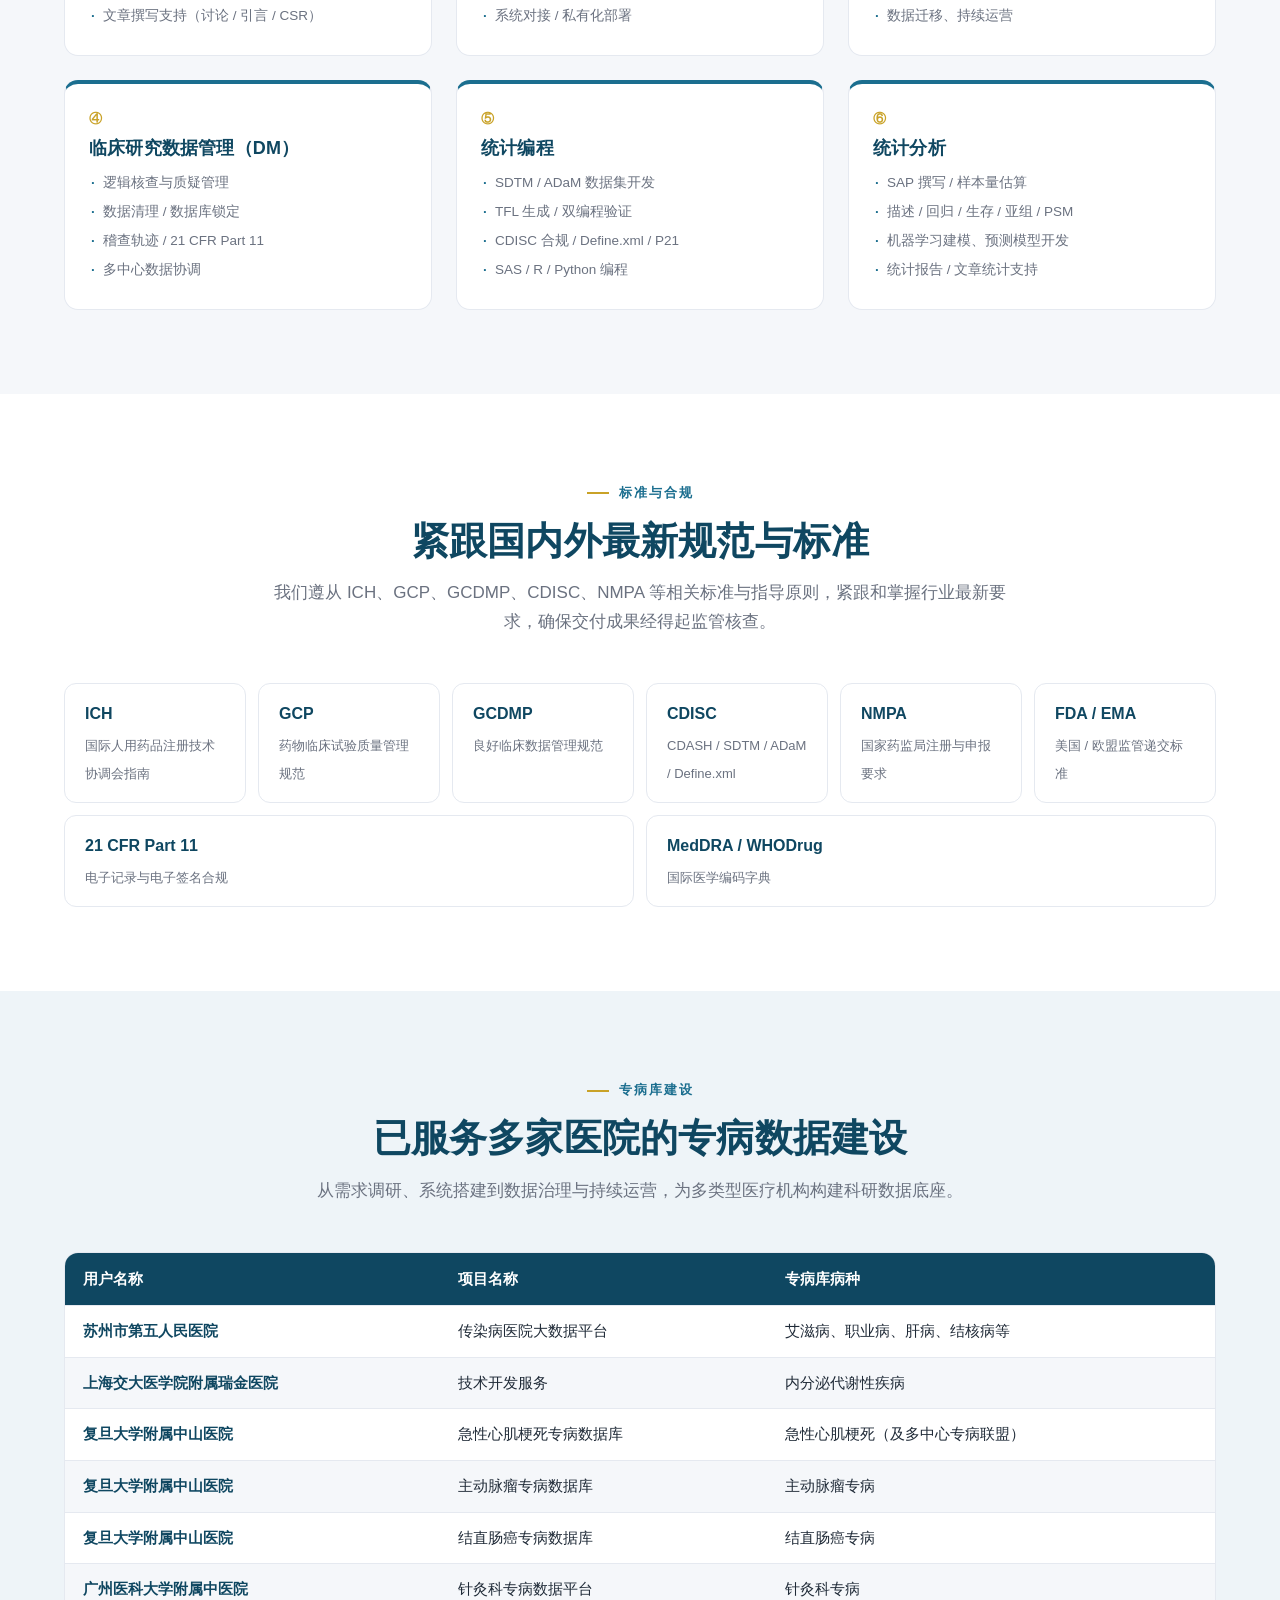
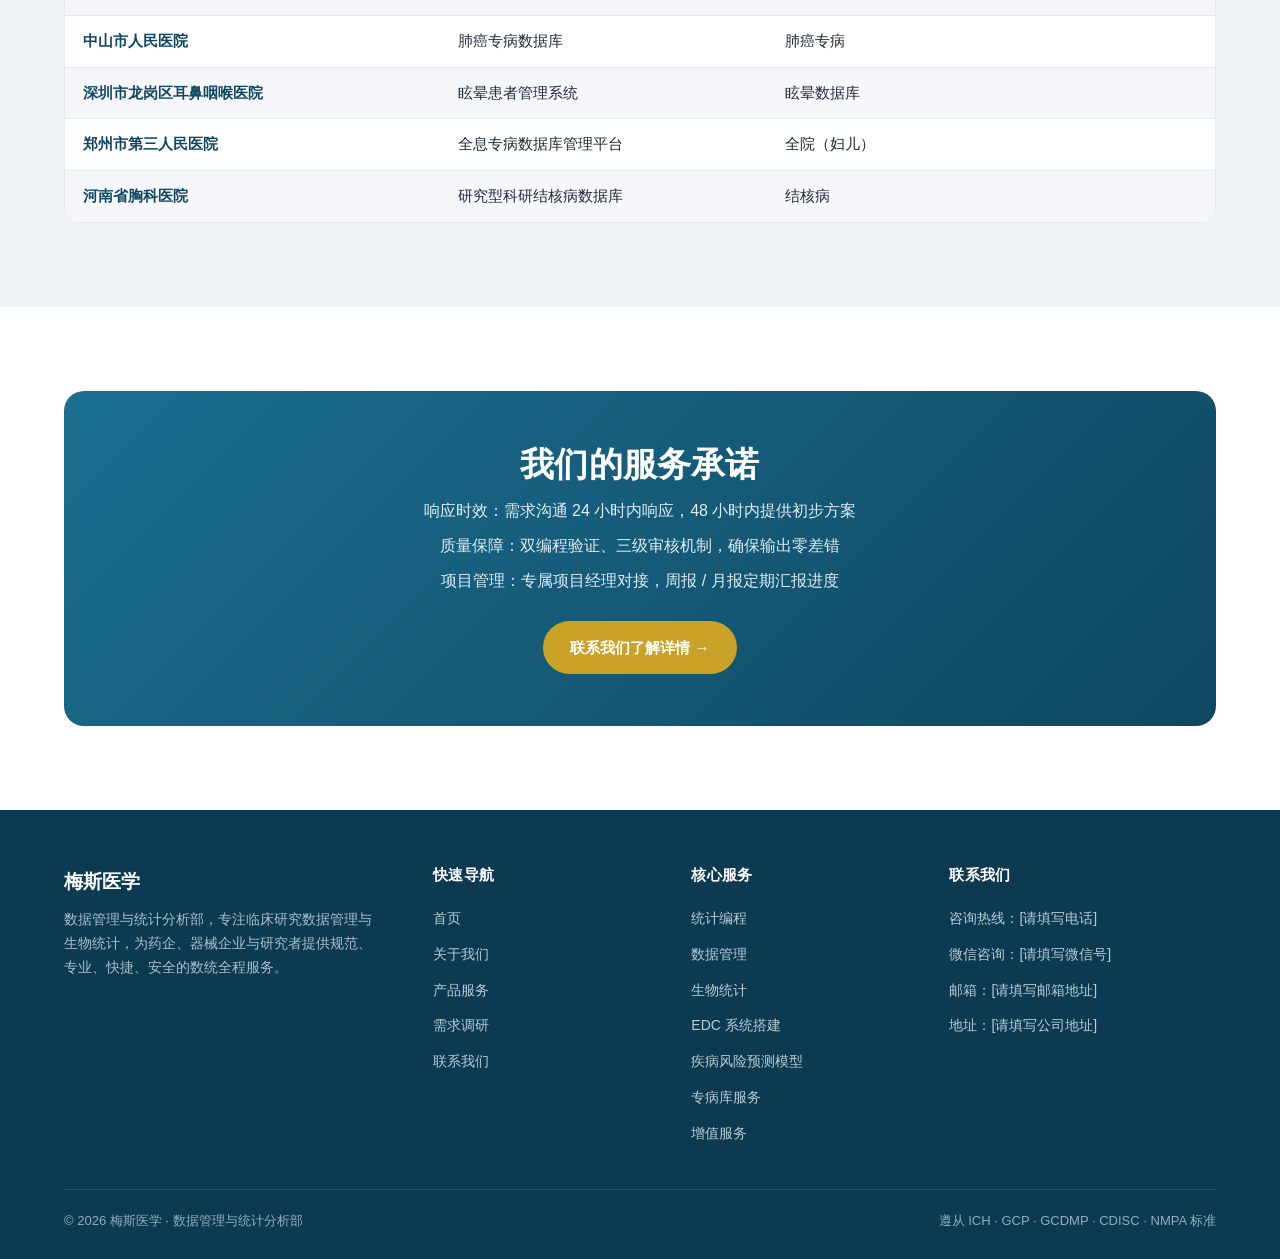
==== commit 51076c15: "feat: 新增自研 EDC 系统搭建服务（含梅斯 EDC 优势数据：660+项目/14,000+中心/40万+病历/4.6万+人次，全流程协作生态）" ====
--- a/about.html
+++ b/about.html
@@ -172,6 +172,7 @@
         <a href="services.html#programming">统计编程</a>
         <a href="services.html#dm">数据管理</a>
         <a href="services.html#biostat">生物统计</a>
+        <a href="services.html#edc">EDC 系统搭建</a>
         <a href="services.html#predict">疾病风险预测模型</a>
         <a href="services.html#specialty">专病库服务</a>
         <a href="services.html#value">增值服务</a>
--- a/assets/css/style.css
+++ b/assets/css/style.css
@@ -329,6 +329,29 @@
 .mini { font-size: 13px; color: var(--muted); }
 .asm-actions { display: flex; gap: 14px; flex-wrap: wrap; align-items: center; margin-top: 8px; }
 
+/* ---------- EDC 优势板块 ---------- */
+.edc-section { background: linear-gradient(135deg, #0F4761, #1B6E8F); color: #fff; padding: 72px 0; }
+.edc-section .section-title { color: #fff; }
+.edc-section .section-lead { color: #dceaf1; }
+.edc-section .section-subtitle { color: #cfe6f1; font-size: 15px; margin-top: 10px; }
+.edc-stat-grid { display: grid; grid-template-columns: repeat(4, 1fr); gap: 20px; margin: 36px 0; }
+.edc-stat { background: rgba(255,255,255,.08); border: 1px solid rgba(255,255,255,.16); border-radius: 16px; padding: 22px 18px; text-align: center; }
+.edc-stat .num { font-size: 38px; font-weight: 800; color: #fff; line-height: 1.1; }
+.edc-stat .num .u { font-size: 20px; font-weight: 700; color: #e9d9a3; margin-left: 2px; }
+.edc-stat .label { font-size: 13px; color: #cfe6f1; margin-top: 6px; }
+.edc-scene { display: grid; grid-template-columns: repeat(2, 1fr); gap: 28px; margin-top: 34px; }
+.edc-scene-card { background: rgba(255,255,255,.06); border: 1px solid rgba(255,255,255,.12); border-radius: 16px; padding: 24px; }
+.edc-scene-card h3 { color: #fff; font-size: 18px; margin-bottom: 12px; }
+.edc-scene-card p { color: #dceaf1; font-size: 14px; margin-bottom: 12px; }
+.edc-flow { display: flex; align-items: center; gap: 10px; flex-wrap: wrap; margin-top: 14px; }
+.edc-flow .step { background: rgba(255,255,255,.12); border-radius: 30px; padding: 10px 16px; font-size: 13px; color: #fff; font-weight: 600; text-align: center; line-height: 1.4; }
+.edc-flow .step small { display: block; font-weight: 400; color: #cfe6f1; font-size: 11px; margin-top: 2px; }
+.edc-flow .arrow { color: var(--gold); font-size: 18px; }
+.scene-mini-grid { display: grid; grid-template-columns: repeat(2, 1fr); gap: 14px; margin-top: 14px; }
+.scene-mini { background: rgba(255,255,255,.08); border-radius: 12px; padding: 14px; text-align: center; }
+.scene-mini .n { font-size: 26px; font-weight: 800; color: #e9d9a3; }
+.scene-mini .t { font-size: 12px; color: #cfe6f1; margin-top: 4px; }
+
 /* ---------- 响应式 ---------- */
 @media (max-width: 980px) {
   .hero-grid { grid-template-columns: 1fr; }
@@ -360,4 +383,6 @@
   .footer-grid { grid-template-columns: 1fr; }
   .field-row { grid-template-columns: 1fr; }
   .cta-band { padding: 38px 24px; }
-}
+  .edc-stat-grid { grid-template-columns: repeat(2,1fr); }
+  .edc-scene { grid-template-columns: 1fr; }
+}
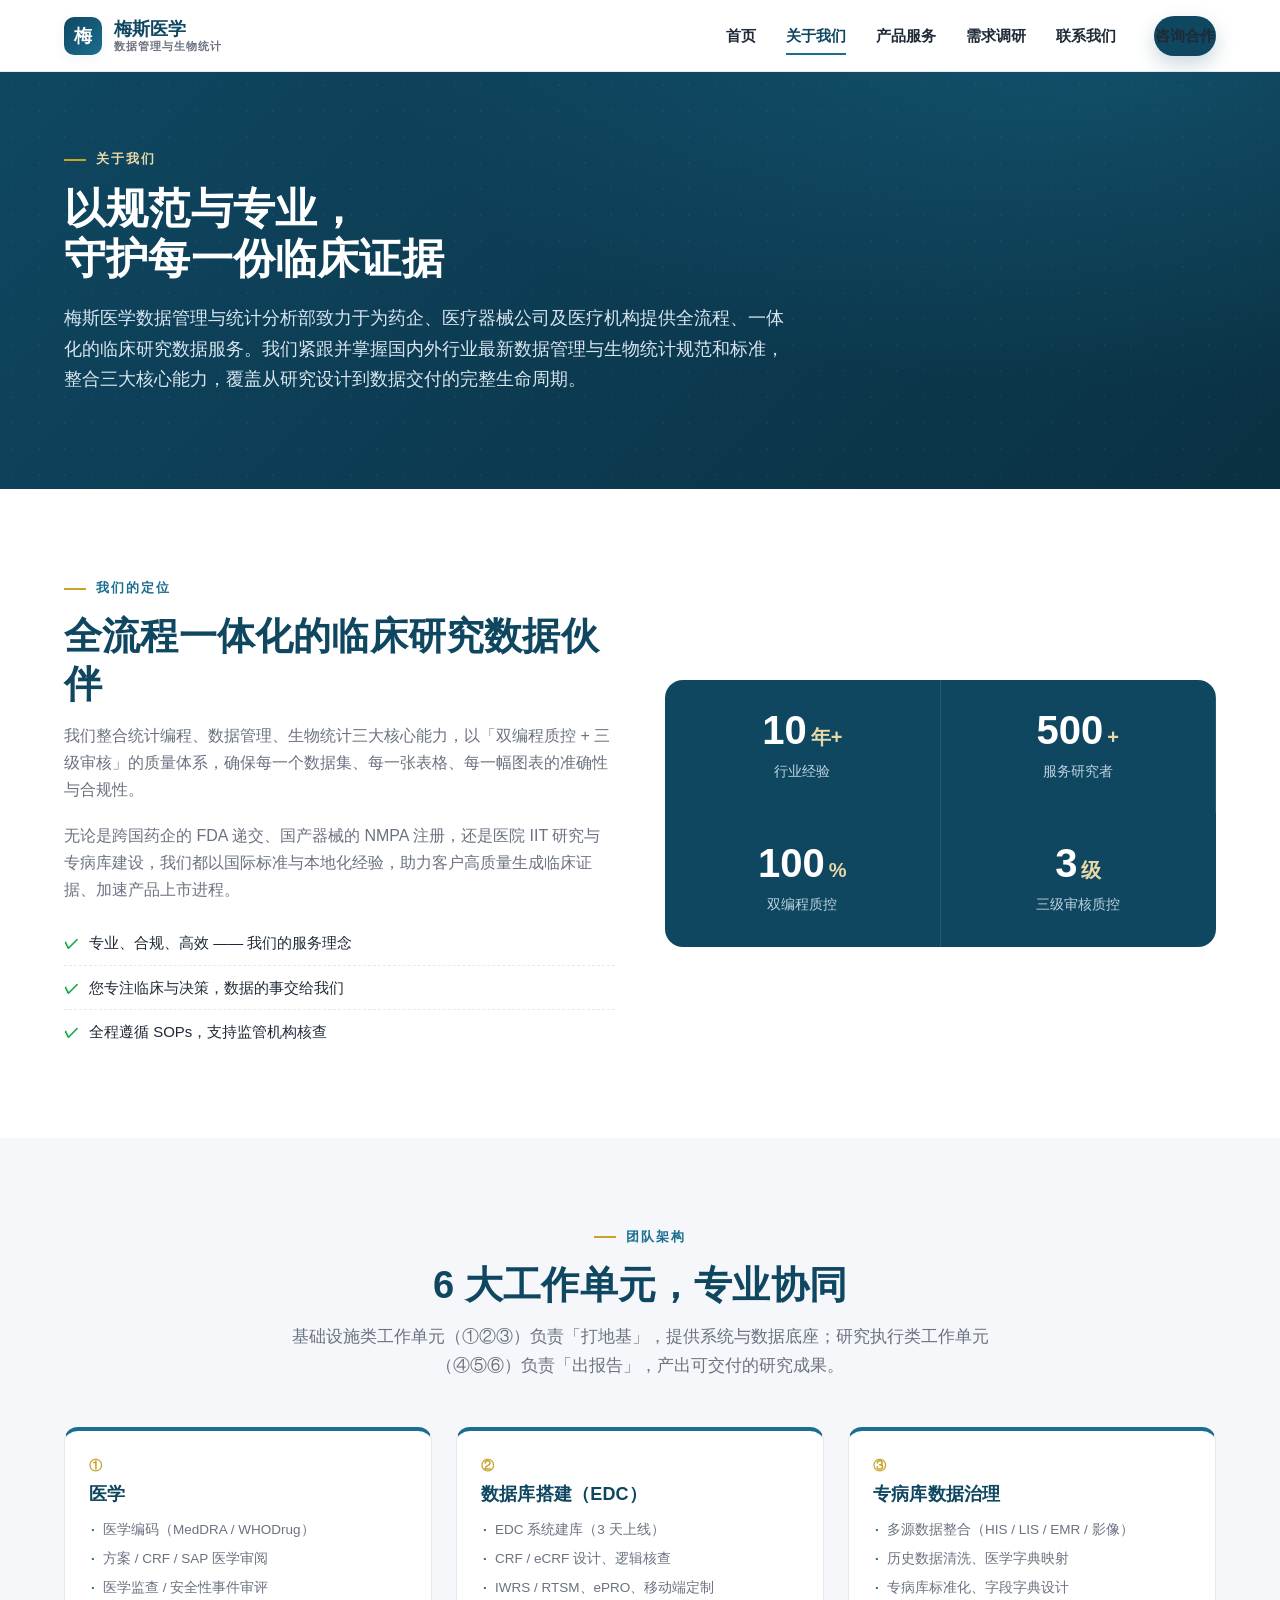
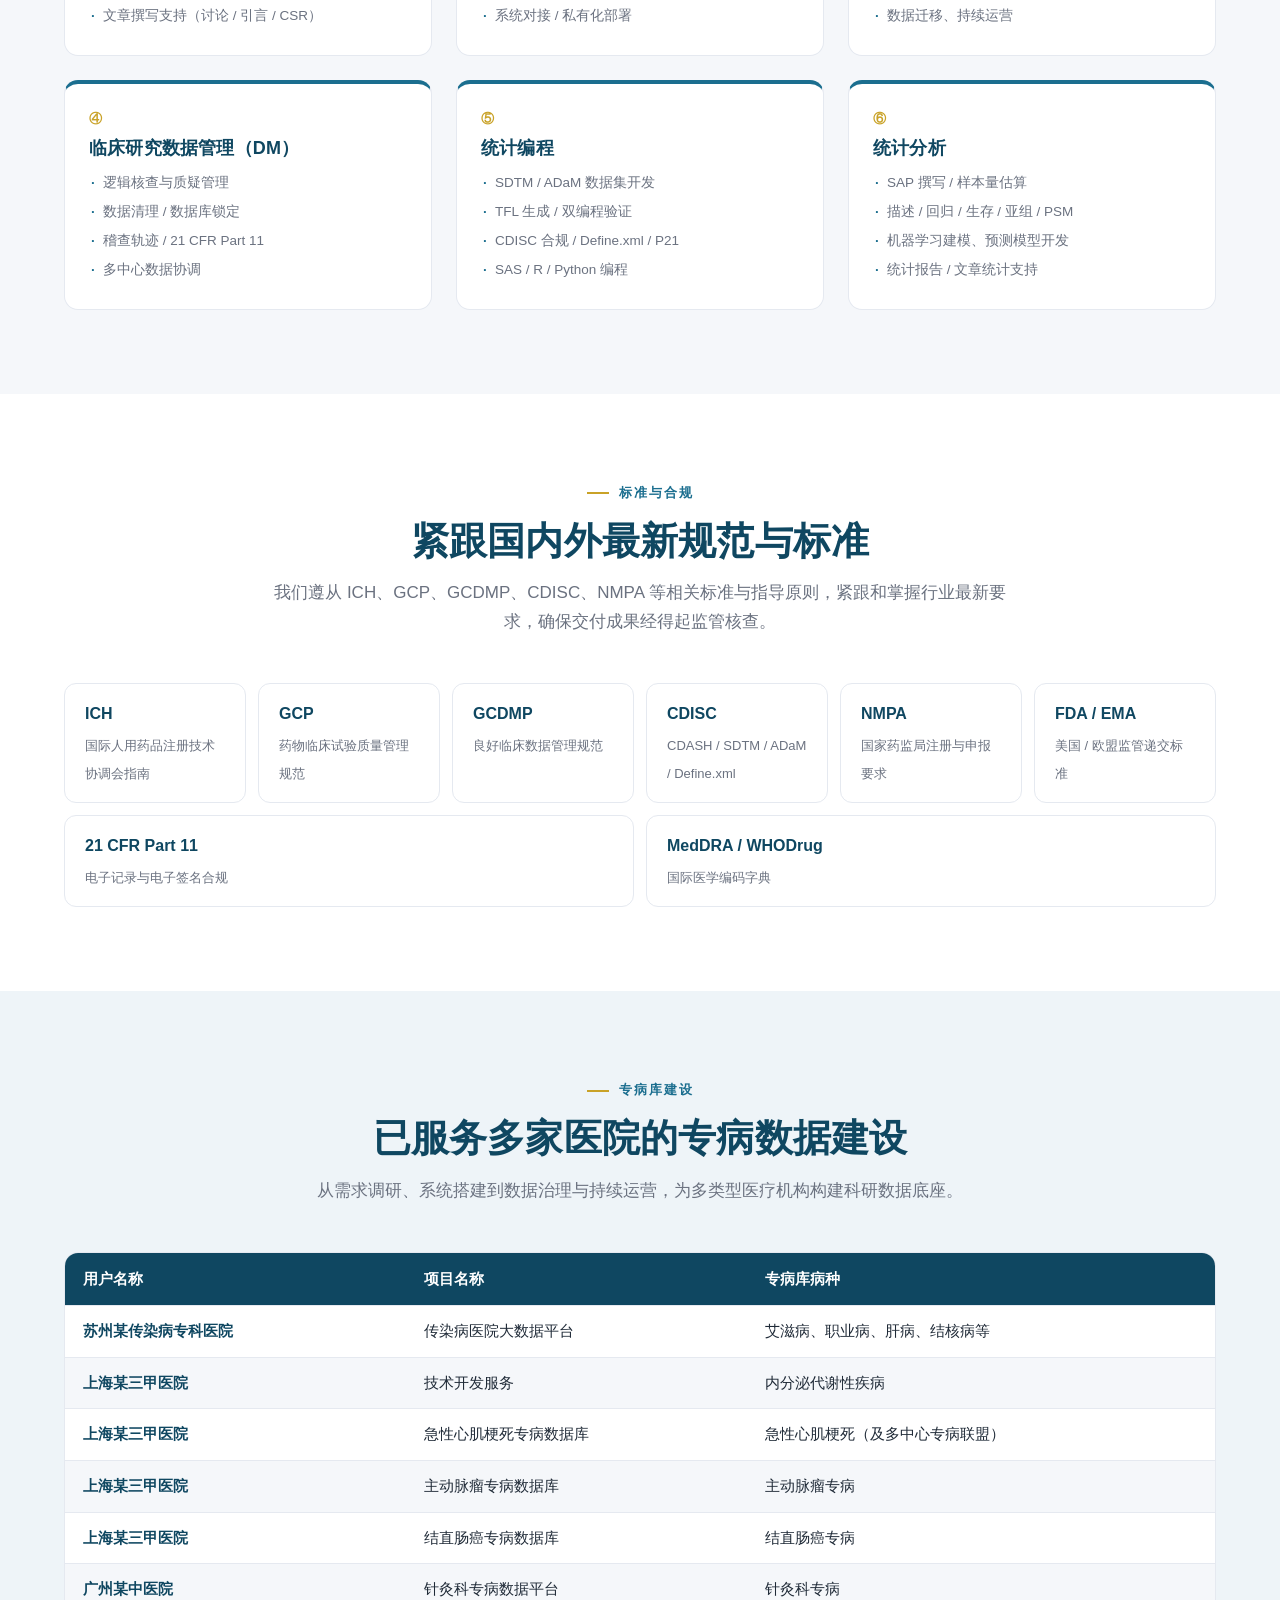
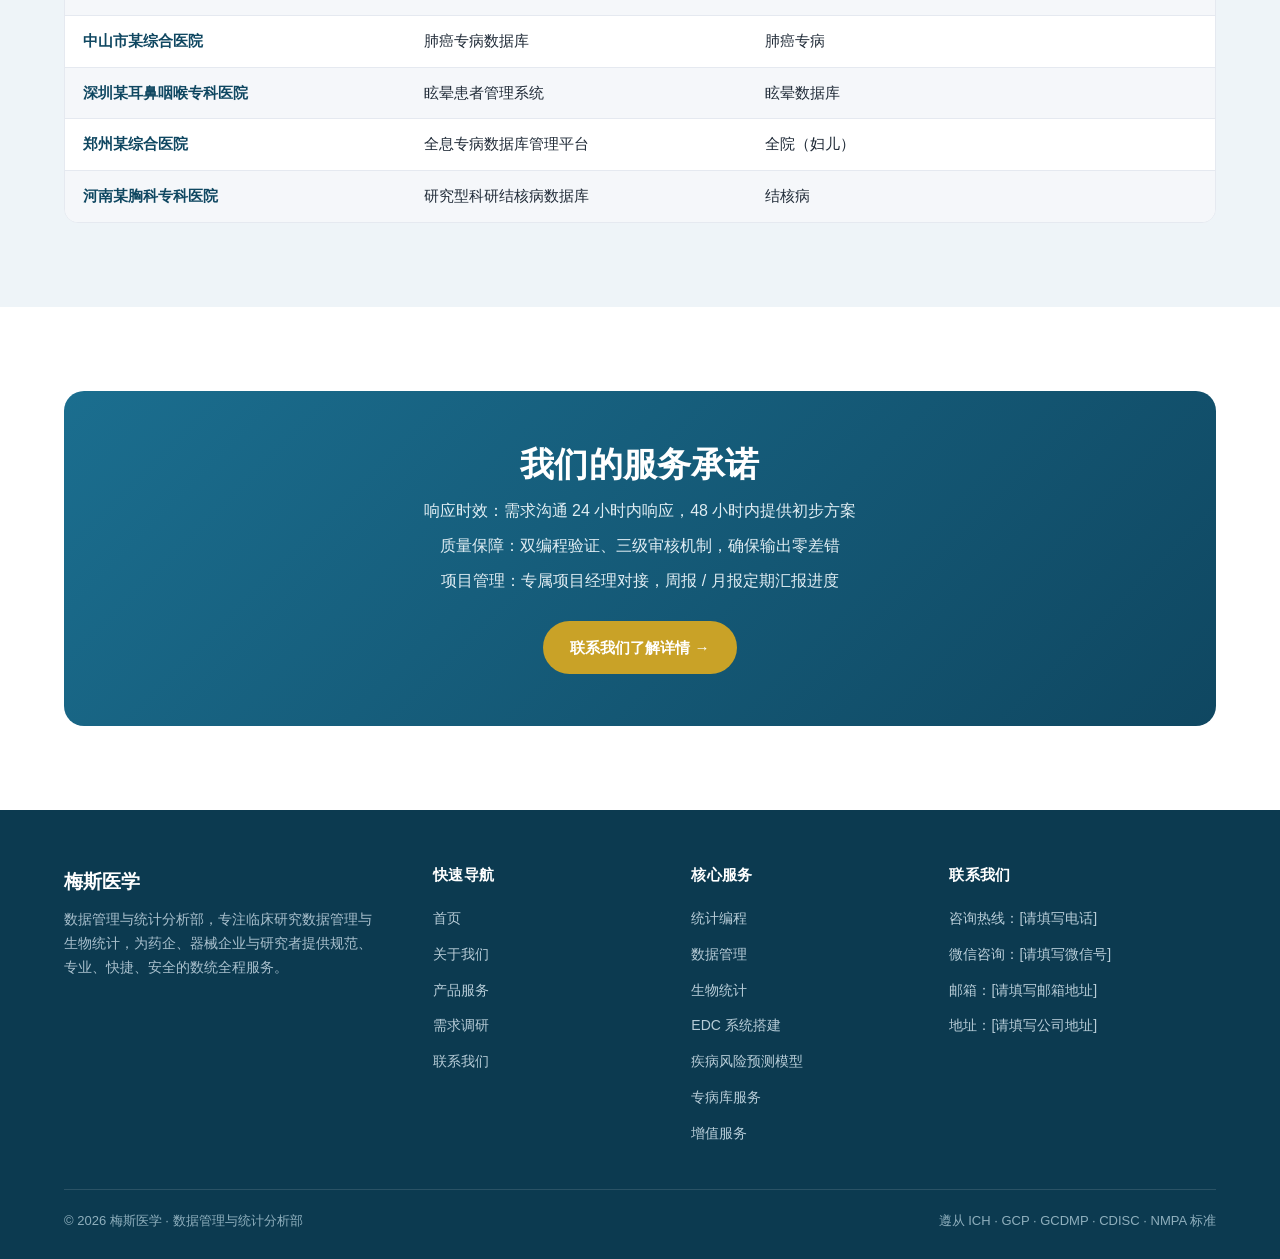
==== commit d0ed93be: "chore: mask hospital names in case table & anonymize academician name for confidentiality" ====
--- a/about.html
+++ b/about.html
@@ -122,16 +122,16 @@
       <table class="case-tbl">
         <thead><tr><th>用户名称</th><th>项目名称</th><th>专病库病种</th></tr></thead>
         <tbody>
-          <tr><td>苏州市第五人民医院</td><td>传染病医院大数据平台</td><td>艾滋病、职业病、肝病、结核病等</td></tr>
-          <tr><td>上海交大医学院附属瑞金医院</td><td>技术开发服务</td><td>内分泌代谢性疾病</td></tr>
-          <tr><td>复旦大学附属中山医院</td><td>急性心肌梗死专病数据库</td><td>急性心肌梗死（及多中心专病联盟）</td></tr>
-          <tr><td>复旦大学附属中山医院</td><td>主动脉瘤专病数据库</td><td>主动脉瘤专病</td></tr>
-          <tr><td>复旦大学附属中山医院</td><td>结直肠癌专病数据库</td><td>结直肠癌专病</td></tr>
-          <tr><td>广州医科大学附属中医院</td><td>针灸科专病数据平台</td><td>针灸科专病</td></tr>
-          <tr><td>中山市人民医院</td><td>肺癌专病数据库</td><td>肺癌专病</td></tr>
-          <tr><td>深圳市龙岗区耳鼻咽喉医院</td><td>眩晕患者管理系统</td><td>眩晕数据库</td></tr>
-          <tr><td>郑州市第三人民医院</td><td>全息专病数据库管理平台</td><td>全院（妇儿）</td></tr>
-          <tr><td>河南省胸科医院</td><td>研究型科研结核病数据库</td><td>结核病</td></tr>
+          <tr><td>苏州某传染病专科医院</td><td>传染病医院大数据平台</td><td>艾滋病、职业病、肝病、结核病等</td></tr>
+          <tr><td>上海某三甲医院</td><td>技术开发服务</td><td>内分泌代谢性疾病</td></tr>
+          <tr><td>上海某三甲医院</td><td>急性心肌梗死专病数据库</td><td>急性心肌梗死（及多中心专病联盟）</td></tr>
+          <tr><td>上海某三甲医院</td><td>主动脉瘤专病数据库</td><td>主动脉瘤专病</td></tr>
+          <tr><td>上海某三甲医院</td><td>结直肠癌专病数据库</td><td>结直肠癌专病</td></tr>
+          <tr><td>广州某中医院</td><td>针灸科专病数据平台</td><td>针灸科专病</td></tr>
+          <tr><td>中山市某综合医院</td><td>肺癌专病数据库</td><td>肺癌专病</td></tr>
+          <tr><td>深圳某耳鼻咽喉专科医院</td><td>眩晕患者管理系统</td><td>眩晕数据库</td></tr>
+          <tr><td>郑州某综合医院</td><td>全息专病数据库管理平台</td><td>全院（妇儿）</td></tr>
+          <tr><td>河南某胸科专科医院</td><td>研究型科研结核病数据库</td><td>结核病</td></tr>
         </tbody>
       </table>
     </div>
--- a/assets/css/style.css
+++ b/assets/css/style.css
@@ -283,6 +283,8 @@
 .form-note { font-size: 12.5px; color: var(--muted); margin-top: 6px; }
 .form-success { display: none; background: #ecfdf3; border: 1px solid #abefc6; color: #067647; border-radius: 10px; padding: 14px 16px; font-size: 14.5px; margin-bottom: 18px; }
 .form-success.show { display: block; }
+.form-error { display: none; background: #fef3f2; border: 1px solid #f8b4ad; color: #b42318; border-radius: 10px; padding: 14px 16px; font-size: 14px; margin-bottom: 18px; line-height: 1.6; }
+.form-error.show { display: block; }
 
 /* FAQ */
 .faq-item { border: 1px solid var(--line); border-radius: 12px; margin-bottom: 12px; overflow: hidden; background:#fff; }
